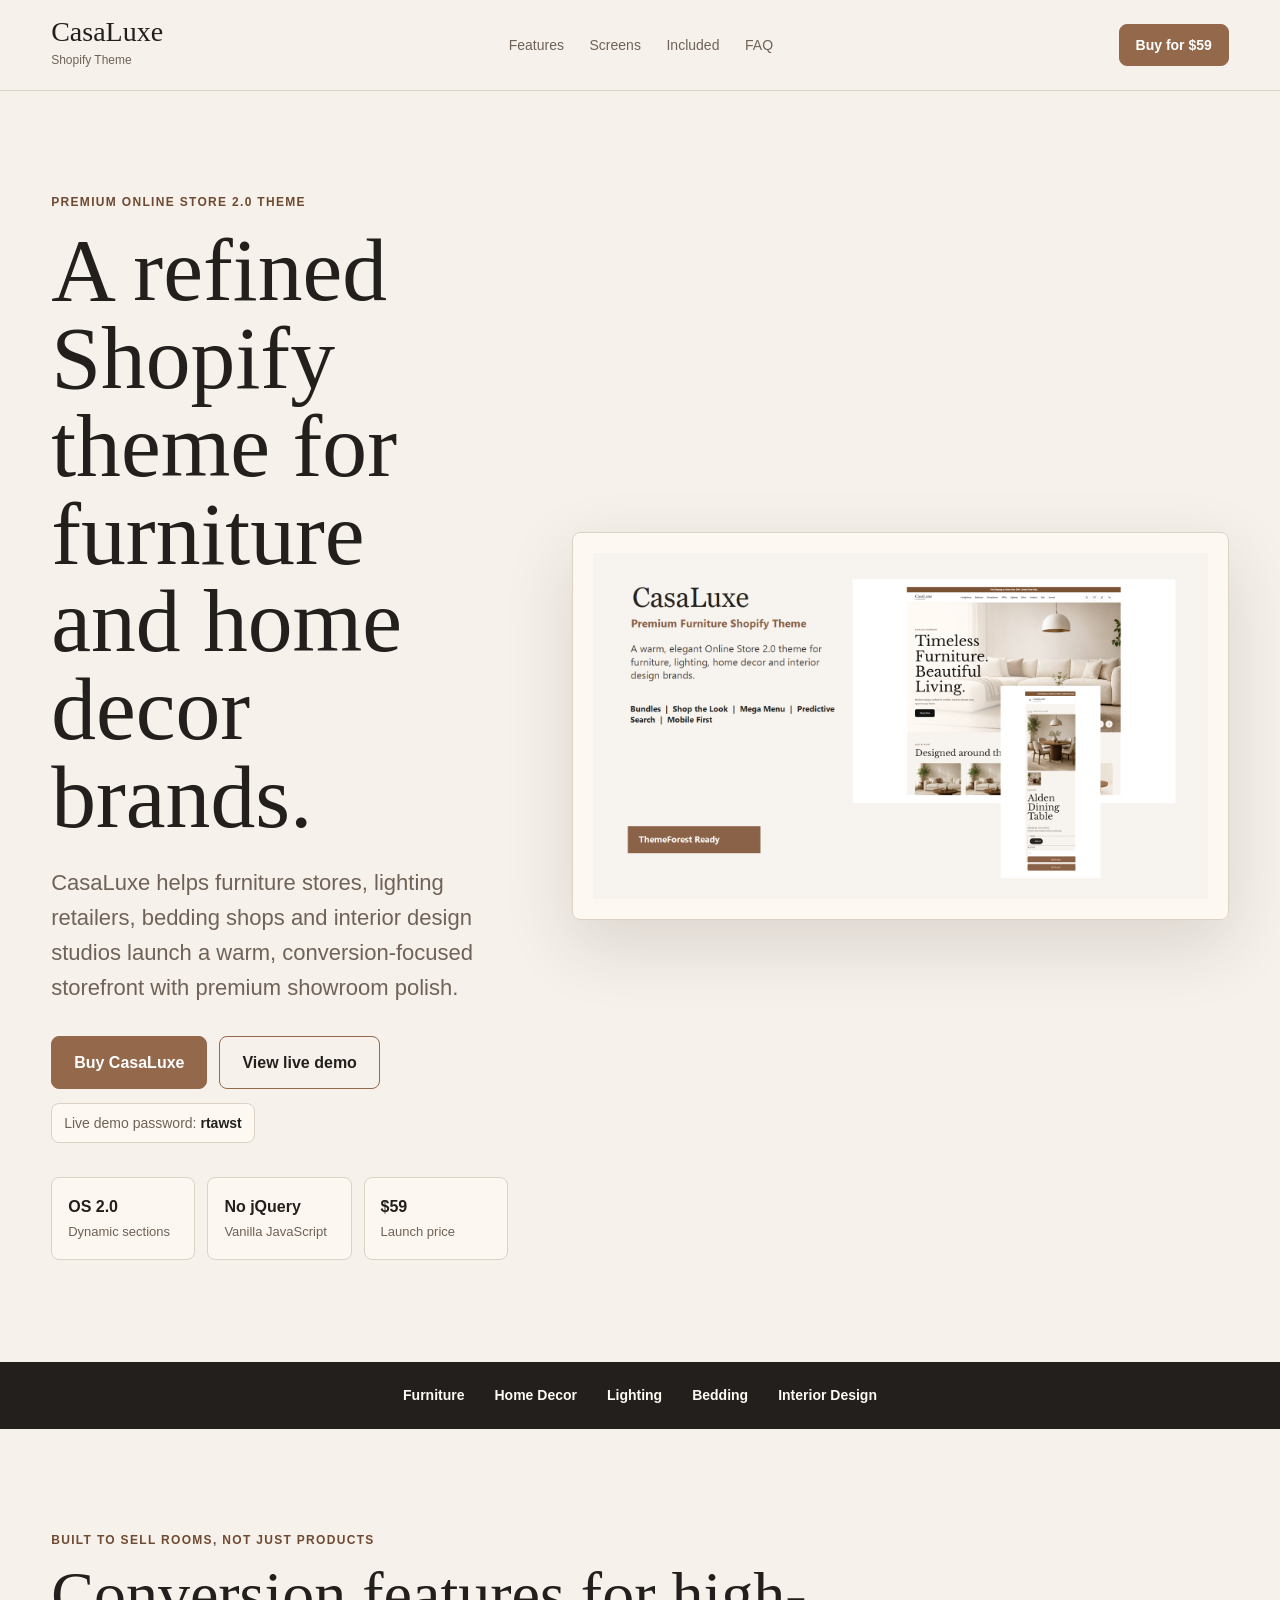
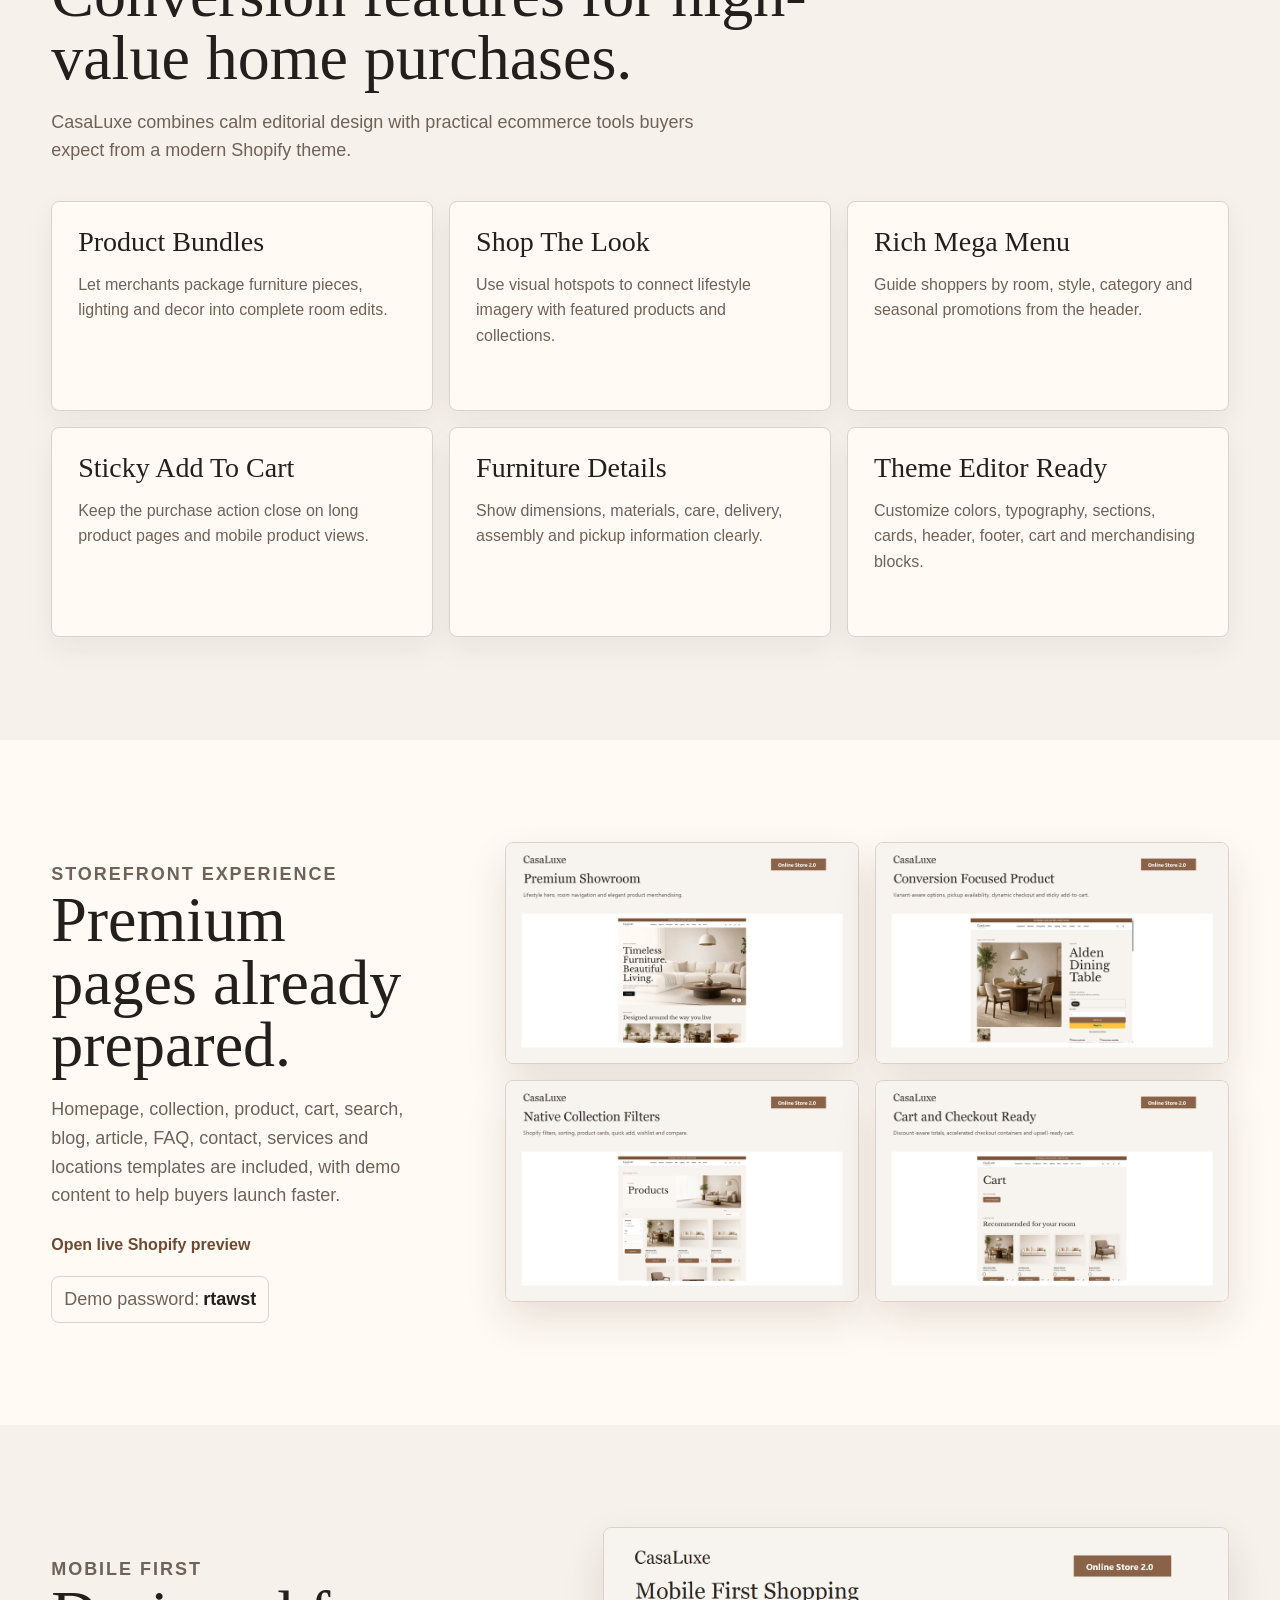
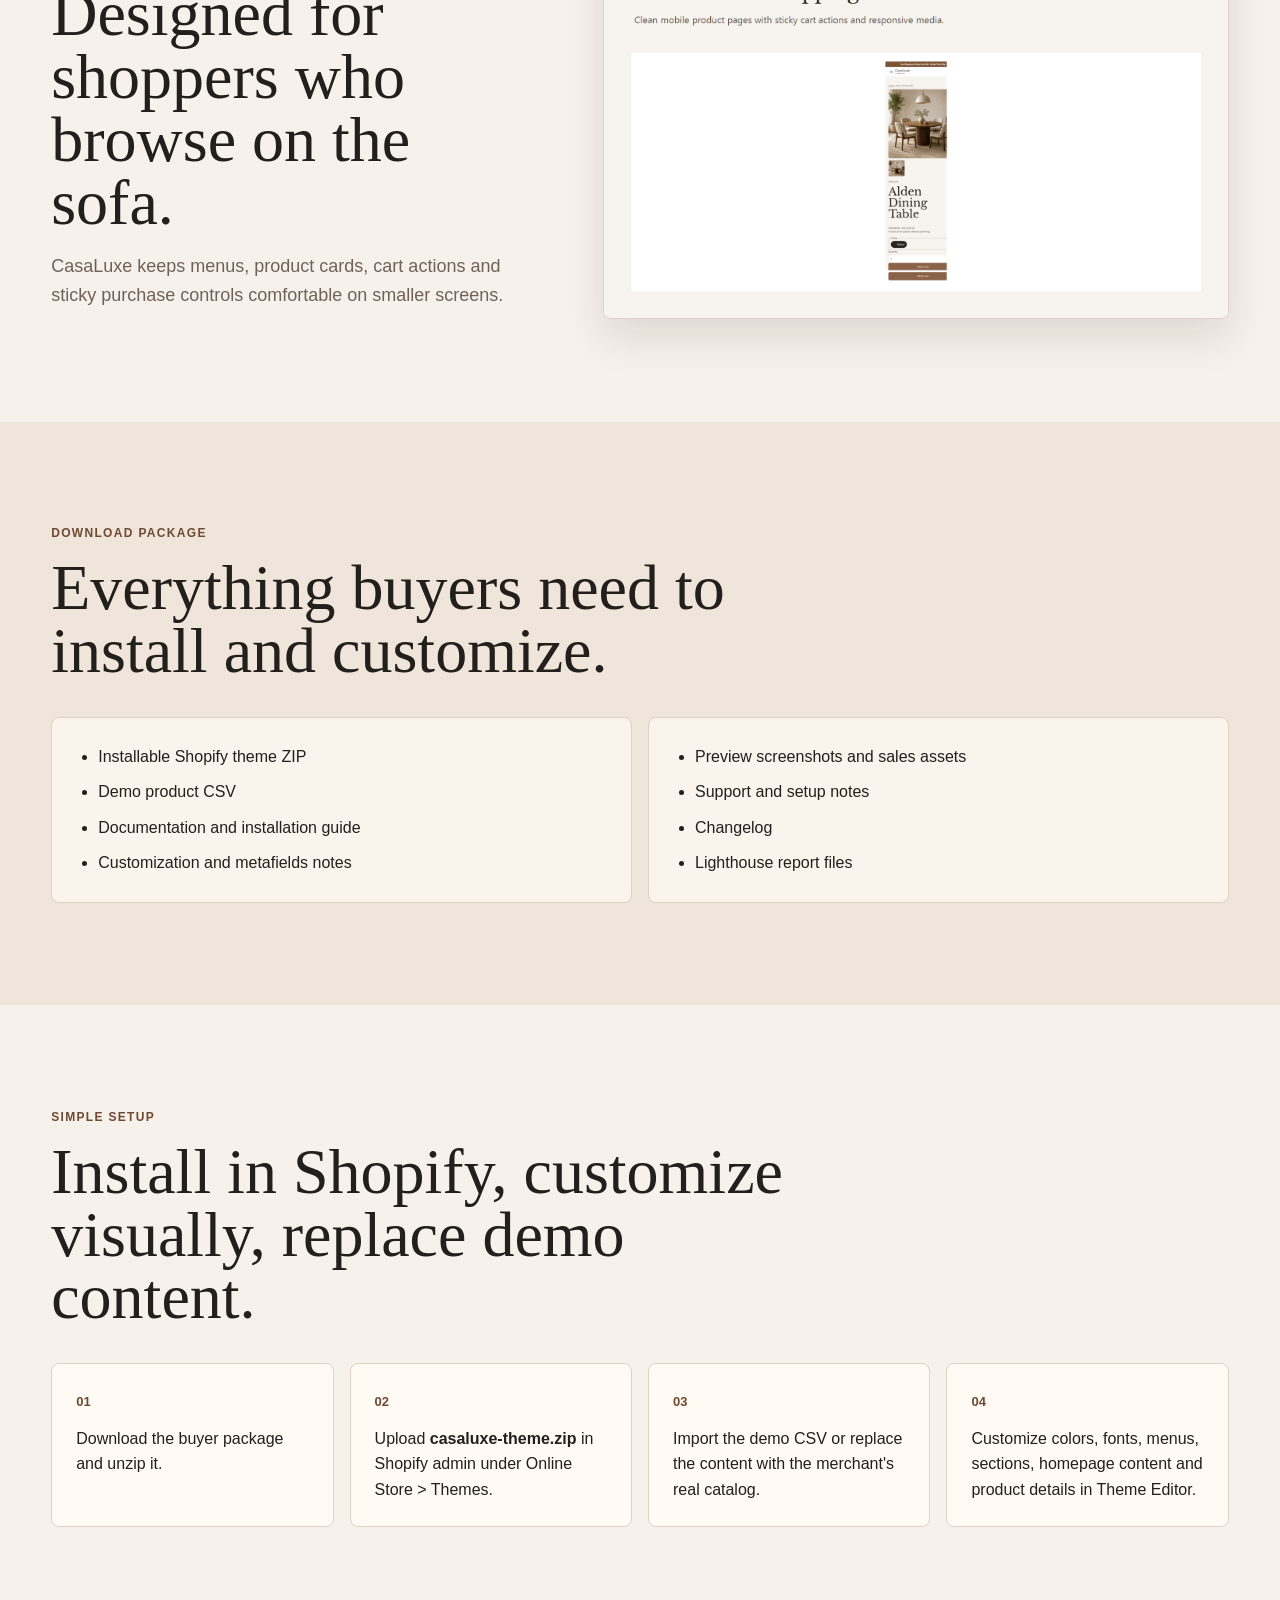
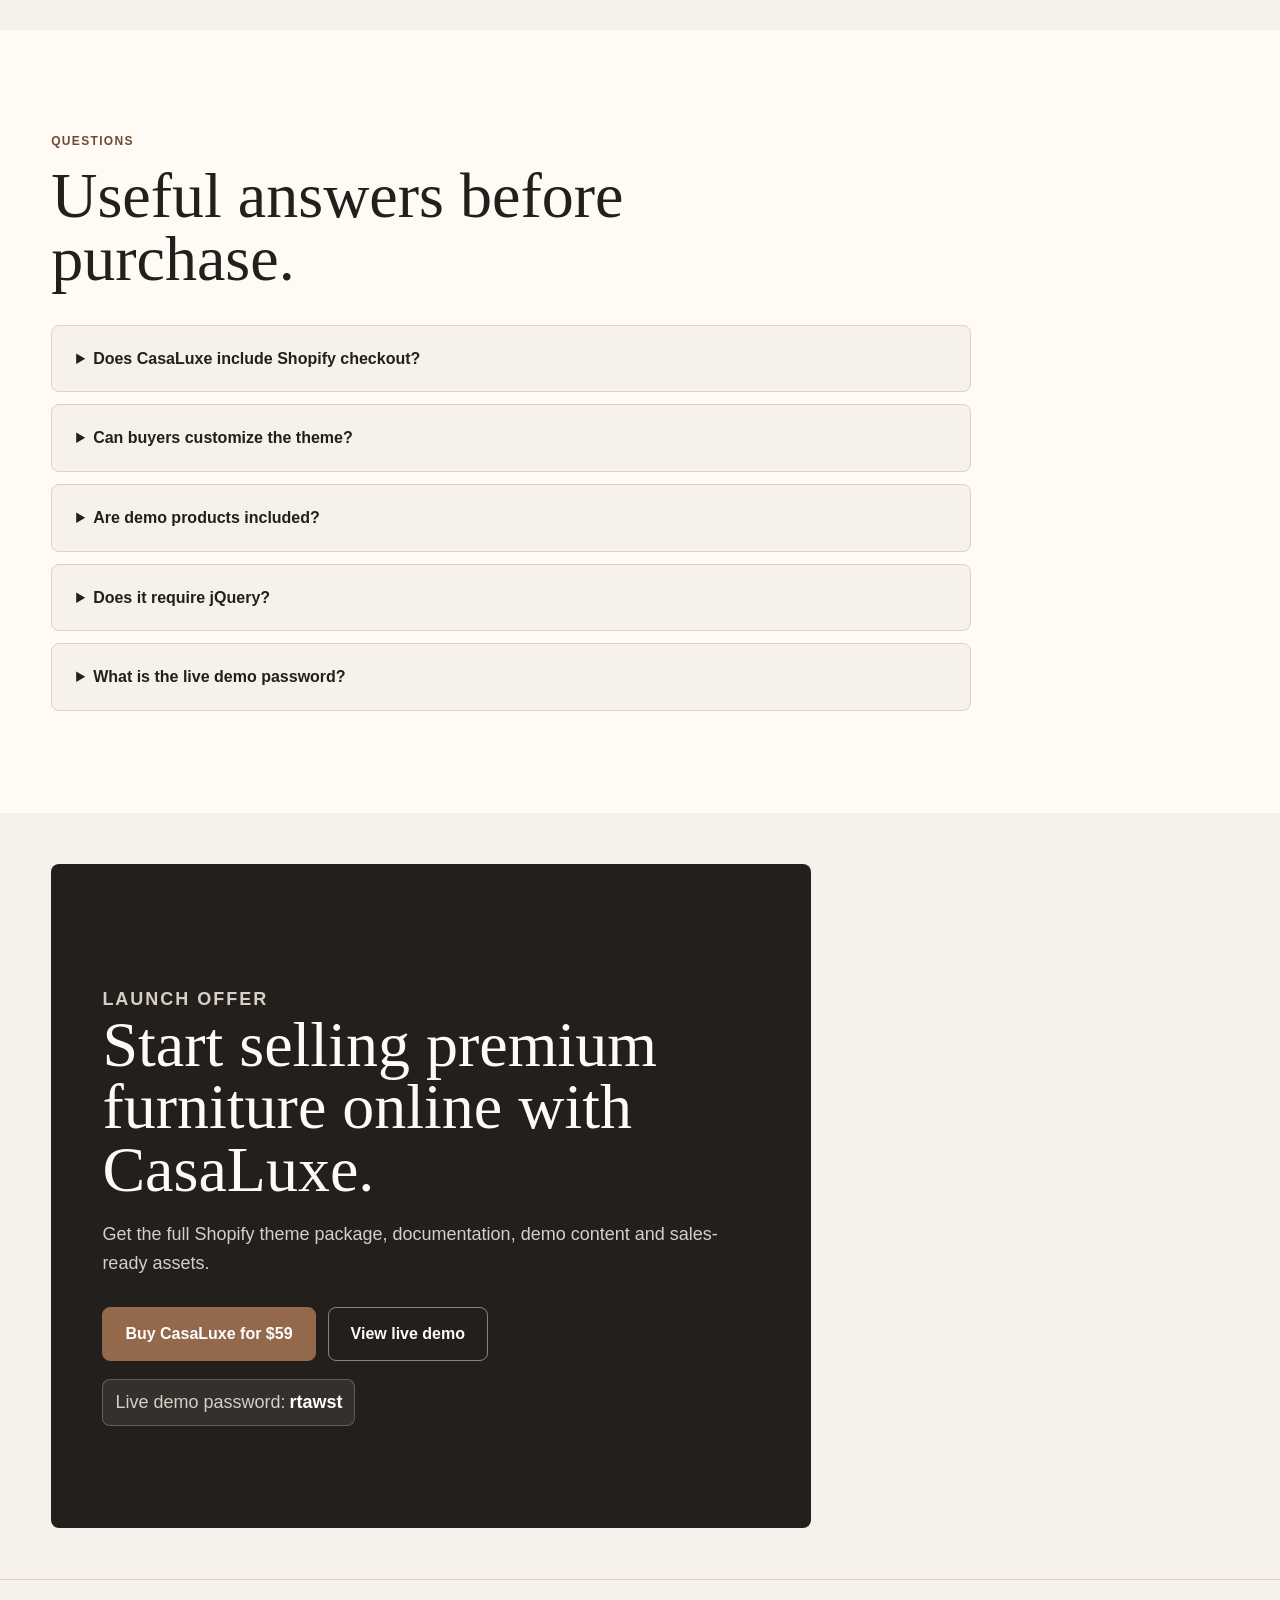
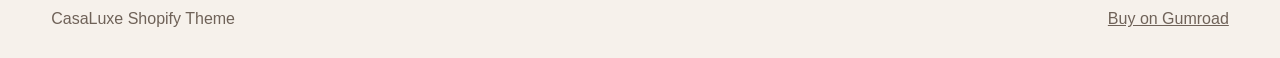
==== index.html @ 8ddfb186 "Initial CasaLuxe landing page" ====
<!doctype html>
<html lang="en">
  <head>
    <meta charset="utf-8">
    <meta name="viewport" content="width=device-width, initial-scale=1">
    <title>CasaLuxe - Premium Furniture Shopify Theme</title>
    <meta name="description" content="CasaLuxe is a premium Shopify Online Store 2.0 theme for furniture, home decor, lighting, bedding and interior design stores.">
    <link rel="stylesheet" href="styles.css">
  </head>
  <body>
    <header class="site-header">
      <a class="brand" href="#top" aria-label="CasaLuxe landing page">
        <span>CasaLuxe</span>
        <small>Shopify Theme</small>
      </a>
      <nav class="site-nav" aria-label="Primary">
        <a href="#features">Features</a>
        <a href="#screens">Screens</a>
        <a href="#included">Included</a>
        <a href="#faq">FAQ</a>
      </nav>
      <a class="button button--small" href="https://kgaotlhael.gumroad.com/l/mnblsn">Buy for $59</a>
    </header>

    <main id="top">
      <section class="hero">
        <div class="hero__content">
          <p class="eyebrow">Premium Online Store 2.0 theme</p>
          <h1>A refined Shopify theme for furniture and home decor brands.</h1>
          <p class="lead">
            CasaLuxe helps furniture stores, lighting retailers, bedding shops and interior design studios launch a warm, conversion-focused storefront with premium showroom polish.
          </p>
          <div class="hero__actions" aria-label="Primary calls to action">
            <a class="button" href="https://kgaotlhael.gumroad.com/l/mnblsn">Buy CasaLuxe</a>
            <a class="button button--secondary" href="https://gr0vm2-04.myshopify.com?preview_theme_id=149714862166">View live demo</a>
          </div>
          <p class="demo-note">Live demo password: <strong>rtawst</strong></p>
          <dl class="stats" aria-label="Theme highlights">
            <div>
              <dt>OS 2.0</dt>
              <dd>Dynamic sections</dd>
            </div>
            <div>
              <dt>No jQuery</dt>
              <dd>Vanilla JavaScript</dd>
            </div>
            <div>
              <dt>$59</dt>
              <dd>Launch price</dd>
            </div>
          </dl>
        </div>
        <figure class="hero__media">
          <img src="assets/main-preview.png" alt="CasaLuxe Shopify theme preview showing desktop and mobile storefront screens" width="1600" height="900">
        </figure>
      </section>

      <section class="logo-strip" aria-label="Best suited for">
        <span>Furniture</span>
        <span>Home Decor</span>
        <span>Lighting</span>
        <span>Bedding</span>
        <span>Interior Design</span>
      </section>

      <section class="section" id="features">
        <div class="section__intro">
          <p class="eyebrow">Built to sell rooms, not just products</p>
          <h2>Conversion features for high-value home purchases.</h2>
          <p>
            CasaLuxe combines calm editorial design with practical ecommerce tools buyers expect from a modern Shopify theme.
          </p>
        </div>
        <div class="feature-grid">
          <article>
            <h3>Product Bundles</h3>
            <p>Let merchants package furniture pieces, lighting and decor into complete room edits.</p>
          </article>
          <article>
            <h3>Shop The Look</h3>
            <p>Use visual hotspots to connect lifestyle imagery with featured products and collections.</p>
          </article>
          <article>
            <h3>Rich Mega Menu</h3>
            <p>Guide shoppers by room, style, category and seasonal promotions from the header.</p>
          </article>
          <article>
            <h3>Sticky Add To Cart</h3>
            <p>Keep the purchase action close on long product pages and mobile product views.</p>
          </article>
          <article>
            <h3>Furniture Details</h3>
            <p>Show dimensions, materials, care, delivery, assembly and pickup information clearly.</p>
          </article>
          <article>
            <h3>Theme Editor Ready</h3>
            <p>Customize colors, typography, sections, cards, header, footer, cart and merchandising blocks.</p>
          </article>
        </div>
      </section>

      <section class="showcase" id="screens">
        <div class="showcase__text">
          <p class="eyebrow">Storefront experience</p>
          <h2>Premium pages already prepared.</h2>
          <p>
            Homepage, collection, product, cart, search, blog, article, FAQ, contact, services and locations templates are included, with demo content to help buyers launch faster.
          </p>
          <a class="text-link" href="https://gr0vm2-04.myshopify.com?preview_theme_id=149714862166">Open live Shopify preview</a>
          <p class="demo-note demo-note--inline">Demo password: <strong>rtawst</strong></p>
        </div>
        <div class="screenshot-grid">
          <img src="assets/feature-01-homepage-showroom.png" alt="CasaLuxe homepage showroom design" width="1600" height="1000" loading="lazy">
          <img src="assets/feature-02-product-conversion.png" alt="CasaLuxe product page with conversion features" width="1600" height="1000" loading="lazy">
          <img src="assets/feature-03-collection-filters.png" alt="CasaLuxe collection page with filters" width="1600" height="1000" loading="lazy">
          <img src="assets/feature-05-cart-checkout.png" alt="CasaLuxe cart and checkout features" width="1600" height="1000" loading="lazy">
        </div>
      </section>

      <section class="split">
        <div>
          <p class="eyebrow">Mobile first</p>
          <h2>Designed for shoppers who browse on the sofa.</h2>
          <p>
            CasaLuxe keeps menus, product cards, cart actions and sticky purchase controls comfortable on smaller screens.
          </p>
        </div>
        <figure>
          <img src="assets/feature-04-mobile-product.png" alt="CasaLuxe mobile product page" width="1600" height="1000" loading="lazy">
        </figure>
      </section>

      <section class="section section--warm" id="included">
        <div class="section__intro">
          <p class="eyebrow">Download package</p>
          <h2>Everything buyers need to install and customize.</h2>
        </div>
        <div class="included-grid">
          <ul>
            <li>Installable Shopify theme ZIP</li>
            <li>Demo product CSV</li>
            <li>Documentation and installation guide</li>
            <li>Customization and metafields notes</li>
          </ul>
          <ul>
            <li>Preview screenshots and sales assets</li>
            <li>Support and setup notes</li>
            <li>Changelog</li>
            <li>Lighthouse report files</li>
          </ul>
        </div>
      </section>

      <section class="section">
        <div class="section__intro">
          <p class="eyebrow">Simple setup</p>
          <h2>Install in Shopify, customize visually, replace demo content.</h2>
        </div>
        <ol class="steps">
          <li>
            <span>01</span>
            <p>Download the buyer package and unzip it.</p>
          </li>
          <li>
            <span>02</span>
            <p>Upload <strong>casaluxe-theme.zip</strong> in Shopify admin under Online Store &gt; Themes.</p>
          </li>
          <li>
            <span>03</span>
            <p>Import the demo CSV or replace the content with the merchant's real catalog.</p>
          </li>
          <li>
            <span>04</span>
            <p>Customize colors, fonts, menus, sections, homepage content and product details in Theme Editor.</p>
          </li>
        </ol>
      </section>

      <section class="section section--faq" id="faq">
        <div class="section__intro">
          <p class="eyebrow">Questions</p>
          <h2>Useful answers before purchase.</h2>
        </div>
        <div class="faq-list">
          <details>
            <summary>Does CasaLuxe include Shopify checkout?</summary>
            <p>CasaLuxe supports Shopify's native checkout, dynamic checkout buttons and accelerated checkout containers. Payment providers are configured in Shopify admin.</p>
          </details>
          <details>
            <summary>Can buyers customize the theme?</summary>
            <p>Yes. CasaLuxe uses Online Store 2.0 sections, theme blocks and global settings for colors, typography, buttons, cards, spacing, header, footer and cart options.</p>
          </details>
          <details>
            <summary>Are demo products included?</summary>
            <p>Yes. The package includes a demo product CSV and documentation. Buyers should replace demo content with their own products and licensed imagery before launching.</p>
          </details>
          <details>
            <summary>Does it require jQuery?</summary>
            <p>No. CasaLuxe uses vanilla JavaScript and avoids heavy frontend dependencies.</p>
          </details>
          <details>
            <summary>What is the live demo password?</summary>
            <p>Use <strong>rtawst</strong> if Shopify asks for the storefront password when opening the live demo.</p>
          </details>
        </div>
      </section>

      <section class="cta">
        <p class="eyebrow">Launch offer</p>
        <h2>Start selling premium furniture online with CasaLuxe.</h2>
        <p>Get the full Shopify theme package, documentation, demo content and sales-ready assets.</p>
        <div class="hero__actions">
          <a class="button" href="https://kgaotlhael.gumroad.com/l/mnblsn">Buy CasaLuxe for $59</a>
          <a class="button button--secondary" href="https://gr0vm2-04.myshopify.com?preview_theme_id=149714862166">View live demo</a>
        </div>
        <p class="demo-note demo-note--dark">Live demo password: <strong>rtawst</strong></p>
      </section>
    </main>

    <footer class="site-footer">
      <p>CasaLuxe Shopify Theme</p>
      <a href="https://kgaotlhael.gumroad.com/l/mnblsn">Buy on Gumroad</a>
    </footer>
  </body>
</html>
---- styles.css ----
:root {
  --bg: #f6f1eb;
  --surface: #fffaf4;
  --surface-strong: #efe5da;
  --ink: #221f1c;
  --muted: #6f6258;
  --line: #ddd2c6;
  --accent: #93684b;
  --accent-dark: #6f4a32;
  --white: #ffffff;
  --shadow: 0 24px 70px rgba(54, 38, 27, 0.14);
  --radius: 8px;
}

* {
  box-sizing: border-box;
}

html {
  scroll-behavior: smooth;
}

body {
  margin: 0;
  background: var(--bg);
  color: var(--ink);
  font-family: Arial, Helvetica, sans-serif;
  line-height: 1.6;
  overflow-x: hidden;
}

img {
  display: block;
  max-width: 100%;
  height: auto;
}

a {
  color: inherit;
}

.site-header {
  position: sticky;
  top: 0;
  z-index: 10;
  display: grid;
  grid-template-columns: auto 1fr auto;
  gap: 24px;
  align-items: center;
  padding: 18px clamp(18px, 4vw, 56px);
  background: rgba(246, 241, 235, 0.92);
  border-bottom: 1px solid var(--line);
  backdrop-filter: blur(14px);
}

.brand {
  text-decoration: none;
}

.brand span {
  display: block;
  font-family: Georgia, "Times New Roman", serif;
  font-size: 28px;
  line-height: 1;
}

.brand small {
  color: var(--muted);
  font-size: 12px;
}

.site-nav {
  display: flex;
  justify-content: center;
  gap: clamp(14px, 2vw, 28px);
  color: var(--muted);
  font-size: 14px;
}

.site-nav a,
.text-link {
  text-decoration: none;
}

.site-nav a:hover,
.text-link:hover {
  color: var(--accent-dark);
}

.button {
  display: inline-flex;
  min-height: 48px;
  align-items: center;
  justify-content: center;
  border: 1px solid var(--accent);
  border-radius: var(--radius);
  padding: 13px 22px;
  background: var(--accent);
  color: var(--white);
  font-weight: 700;
  text-decoration: none;
  transition: transform 160ms ease, background 160ms ease, border-color 160ms ease;
}

.button:hover {
  background: var(--accent-dark);
  border-color: var(--accent-dark);
  transform: translateY(-1px);
}

.button:focus-visible,
a:focus-visible,
summary:focus-visible {
  outline: 3px solid rgba(147, 104, 75, 0.35);
  outline-offset: 3px;
}

.button--secondary {
  background: transparent;
  color: var(--ink);
}

.button--small {
  min-height: 40px;
  padding: 9px 16px;
  font-size: 14px;
}

.hero {
  display: grid;
  grid-template-columns: minmax(0, 0.82fr) minmax(0, 1.18fr);
  gap: clamp(28px, 5vw, 72px);
  align-items: center;
  padding: clamp(56px, 8vw, 112px) clamp(18px, 4vw, 56px);
}

.hero__content,
.section__intro,
.showcase__text,
.split > div,
.cta {
  max-width: 760px;
  min-width: 0;
}

.eyebrow {
  margin: 0 0 14px;
  color: var(--accent-dark);
  font-size: 12px;
  font-weight: 800;
  letter-spacing: 0.11em;
  text-transform: uppercase;
}

h1,
h2,
h3 {
  margin: 0;
  font-family: Georgia, "Times New Roman", serif;
  font-weight: 500;
  line-height: 0.98;
  overflow-wrap: break-word;
}

h1 {
  max-width: 720px;
  font-size: clamp(48px, 7vw, 96px);
}

h2 {
  font-size: clamp(38px, 5vw, 72px);
}

h3 {
  font-size: 28px;
}

.lead {
  max-width: 620px;
  margin: 24px 0 0;
  color: var(--muted);
  font-size: clamp(18px, 2vw, 22px);
}

.hero__actions {
  display: flex;
  flex-wrap: wrap;
  gap: 12px;
  margin-top: 30px;
}

.demo-note {
  display: inline-flex;
  align-items: center;
  min-height: 36px;
  margin: 14px 0 0;
  padding: 8px 12px;
  background: rgba(255, 250, 244, 0.78);
  border: 1px solid var(--line);
  border-radius: var(--radius);
  color: var(--muted);
  font-size: 14px;
}

.demo-note strong {
  color: var(--ink);
  margin-left: 4px;
}

.demo-note--inline {
  display: flex;
  width: fit-content;
}

.demo-note--dark {
  background: rgba(255, 255, 255, 0.08);
  border-color: rgba(255, 255, 255, 0.22);
  color: #d8cec4;
}

.demo-note--dark strong {
  color: var(--white);
}

.hero__media {
  margin: 0;
  padding: clamp(10px, 2vw, 20px);
  background: rgba(255, 250, 244, 0.78);
  border: 1px solid var(--line);
  border-radius: var(--radius);
  box-shadow: var(--shadow);
}

.stats {
  display: grid;
  grid-template-columns: repeat(3, 1fr);
  gap: 12px;
  max-width: 620px;
  margin: 34px 0 0;
}

.stats div {
  padding: 16px;
  background: rgba(255, 250, 244, 0.7);
  border: 1px solid var(--line);
  border-radius: var(--radius);
}

.stats dt {
  font-weight: 800;
}

.stats dd {
  margin: 2px 0 0;
  color: var(--muted);
  font-size: 13px;
}

.logo-strip {
  display: flex;
  flex-wrap: wrap;
  justify-content: center;
  gap: 12px 30px;
  padding: 22px clamp(18px, 4vw, 56px);
  background: var(--ink);
  color: var(--surface);
  font-size: 14px;
  font-weight: 700;
}

.section,
.showcase,
.split,
.cta {
  padding: clamp(56px, 8vw, 110px) clamp(18px, 4vw, 56px);
}

.section__intro p:not(.eyebrow),
.showcase__text p,
.split p,
.cta p {
  max-width: 660px;
  margin: 18px 0 0;
  color: var(--muted);
  font-size: 18px;
}

.feature-grid {
  display: grid;
  grid-template-columns: repeat(3, minmax(0, 1fr));
  gap: 16px;
  margin-top: 36px;
}

.feature-grid article {
  min-height: 210px;
  padding: 26px;
  background: var(--surface);
  border: 1px solid var(--line);
  border-radius: var(--radius);
  box-shadow: 0 12px 30px rgba(54, 38, 27, 0.06);
}

.feature-grid p {
  margin: 16px 0 0;
  color: var(--muted);
}

.showcase {
  display: grid;
  grid-template-columns: minmax(0, 0.7fr) minmax(0, 1.3fr);
  gap: clamp(28px, 5vw, 64px);
  align-items: start;
  background: var(--surface);
}

.text-link {
  display: inline-flex;
  margin-top: 22px;
  color: var(--accent-dark);
  font-weight: 800;
}

.screenshot-grid {
  display: grid;
  grid-template-columns: repeat(2, minmax(0, 1fr));
  gap: 16px;
}

.screenshot-grid img,
.split figure img {
  border: 1px solid var(--line);
  border-radius: var(--radius);
  box-shadow: 0 18px 40px rgba(54, 38, 27, 0.12);
}

.split {
  display: grid;
  grid-template-columns: minmax(0, 0.78fr) minmax(0, 1fr);
  gap: clamp(28px, 5vw, 64px);
  align-items: center;
}

.split figure {
  margin: 0;
}

.section--warm {
  background: var(--surface-strong);
}

.included-grid {
  display: grid;
  grid-template-columns: repeat(2, minmax(0, 1fr));
  gap: 16px;
  margin-top: 34px;
}

.included-grid ul {
  margin: 0;
  padding: 26px 26px 26px 46px;
  background: rgba(255, 250, 244, 0.72);
  border: 1px solid var(--line);
  border-radius: var(--radius);
}

.included-grid li + li {
  margin-top: 10px;
}

.steps {
  display: grid;
  grid-template-columns: repeat(4, minmax(0, 1fr));
  gap: 16px;
  margin: 34px 0 0;
  padding: 0;
  list-style: none;
}

.steps li {
  padding: 24px;
  background: var(--surface);
  border: 1px solid var(--line);
  border-radius: var(--radius);
}

.steps span {
  color: var(--accent-dark);
  font-size: 13px;
  font-weight: 900;
}

.steps p {
  margin: 12px 0 0;
}

.section--faq {
  background: var(--surface);
}

.faq-list {
  display: grid;
  gap: 12px;
  max-width: 920px;
  margin-top: 34px;
}

details {
  padding: 20px 24px;
  background: var(--bg);
  border: 1px solid var(--line);
  border-radius: var(--radius);
}

summary {
  cursor: pointer;
  font-weight: 800;
}

details p {
  margin: 14px 0 0;
  color: var(--muted);
}

.cta {
  margin: clamp(28px, 4vw, 56px);
  background: var(--ink);
  border-radius: var(--radius);
  color: var(--surface);
}

.cta p {
  color: #d8cec4;
}

.cta .button--secondary {
  border-color: rgba(255, 255, 255, 0.45);
  color: var(--surface);
}

.site-footer {
  display: flex;
  flex-wrap: wrap;
  justify-content: space-between;
  gap: 16px;
  padding: 26px clamp(18px, 4vw, 56px);
  border-top: 1px solid var(--line);
  color: var(--muted);
}

.site-footer p {
  margin: 0;
}

@media (max-width: 980px) {
  .site-header {
    grid-template-columns: 1fr auto;
  }

  .site-nav {
    display: none;
  }

  .hero,
  .showcase,
  .split {
    grid-template-columns: 1fr;
  }

  .feature-grid,
  .steps {
    grid-template-columns: repeat(2, minmax(0, 1fr));
  }
}

@media (max-width: 640px) {
  .site-header {
    grid-template-columns: minmax(0, 1fr) auto;
    padding: 14px 16px;
  }

  .brand span {
    font-size: 24px;
  }

  h1 {
    font-size: 38px;
  }

  .lead {
    font-size: 17px;
  }

  .button--small {
    width: auto;
    min-height: 38px;
    padding-inline: 12px;
  }

  .hero,
  .section,
  .showcase,
  .split,
  .cta {
    padding: 44px 16px;
  }

  .cta {
    margin: 16px;
  }

  .hero__actions,
  .stats,
  .feature-grid,
  .screenshot-grid,
  .included-grid,
  .steps {
    grid-template-columns: 1fr;
  }

  .button {
    width: 100%;
  }

  .demo-note {
    display: flex;
    width: 100%;
    justify-content: center;
  }

  .site-header .button {
    width: auto;
    white-space: nowrap;
  }
}

@media (max-width: 430px) {
  .site-header .button {
    display: none;
  }
}

@media (prefers-reduced-motion: reduce) {
  *,
  *::before,
  *::after {
    scroll-behavior: auto !important;
    transition-duration: 0.01ms !important;
  }
}
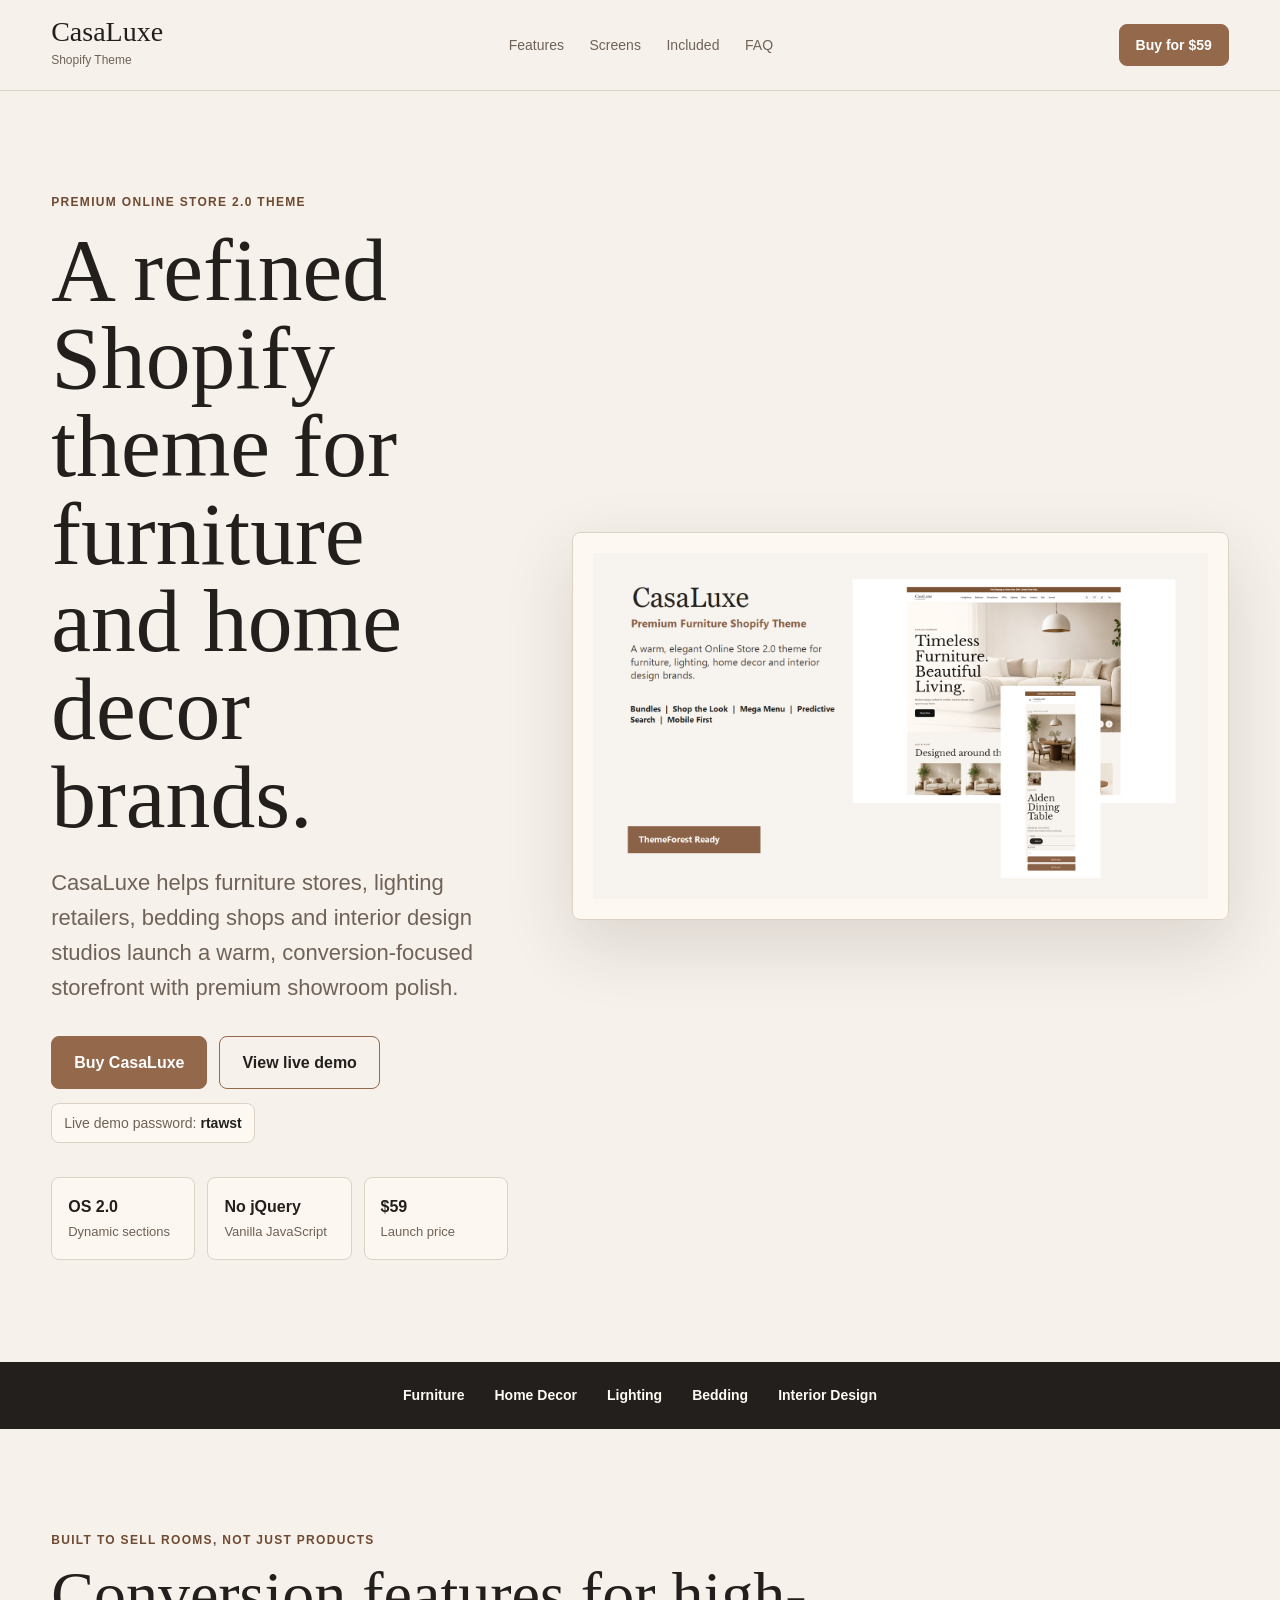
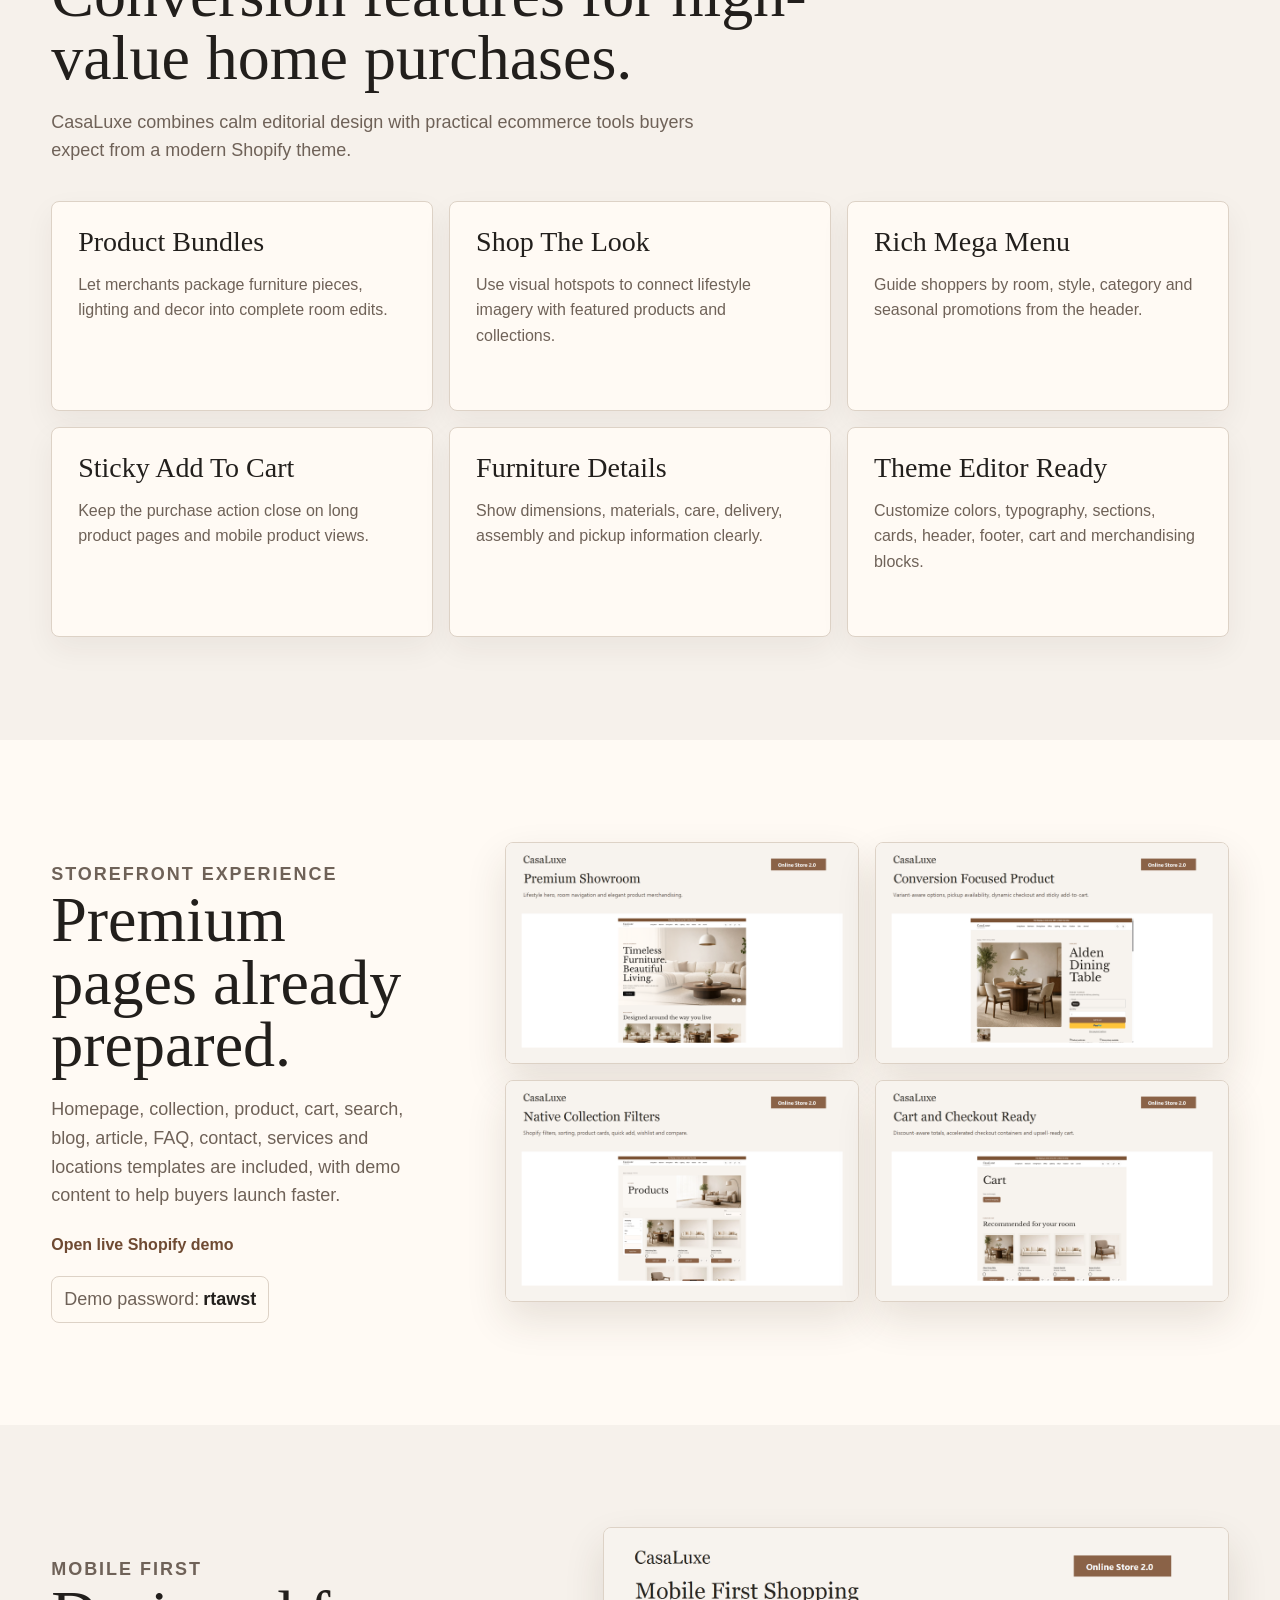
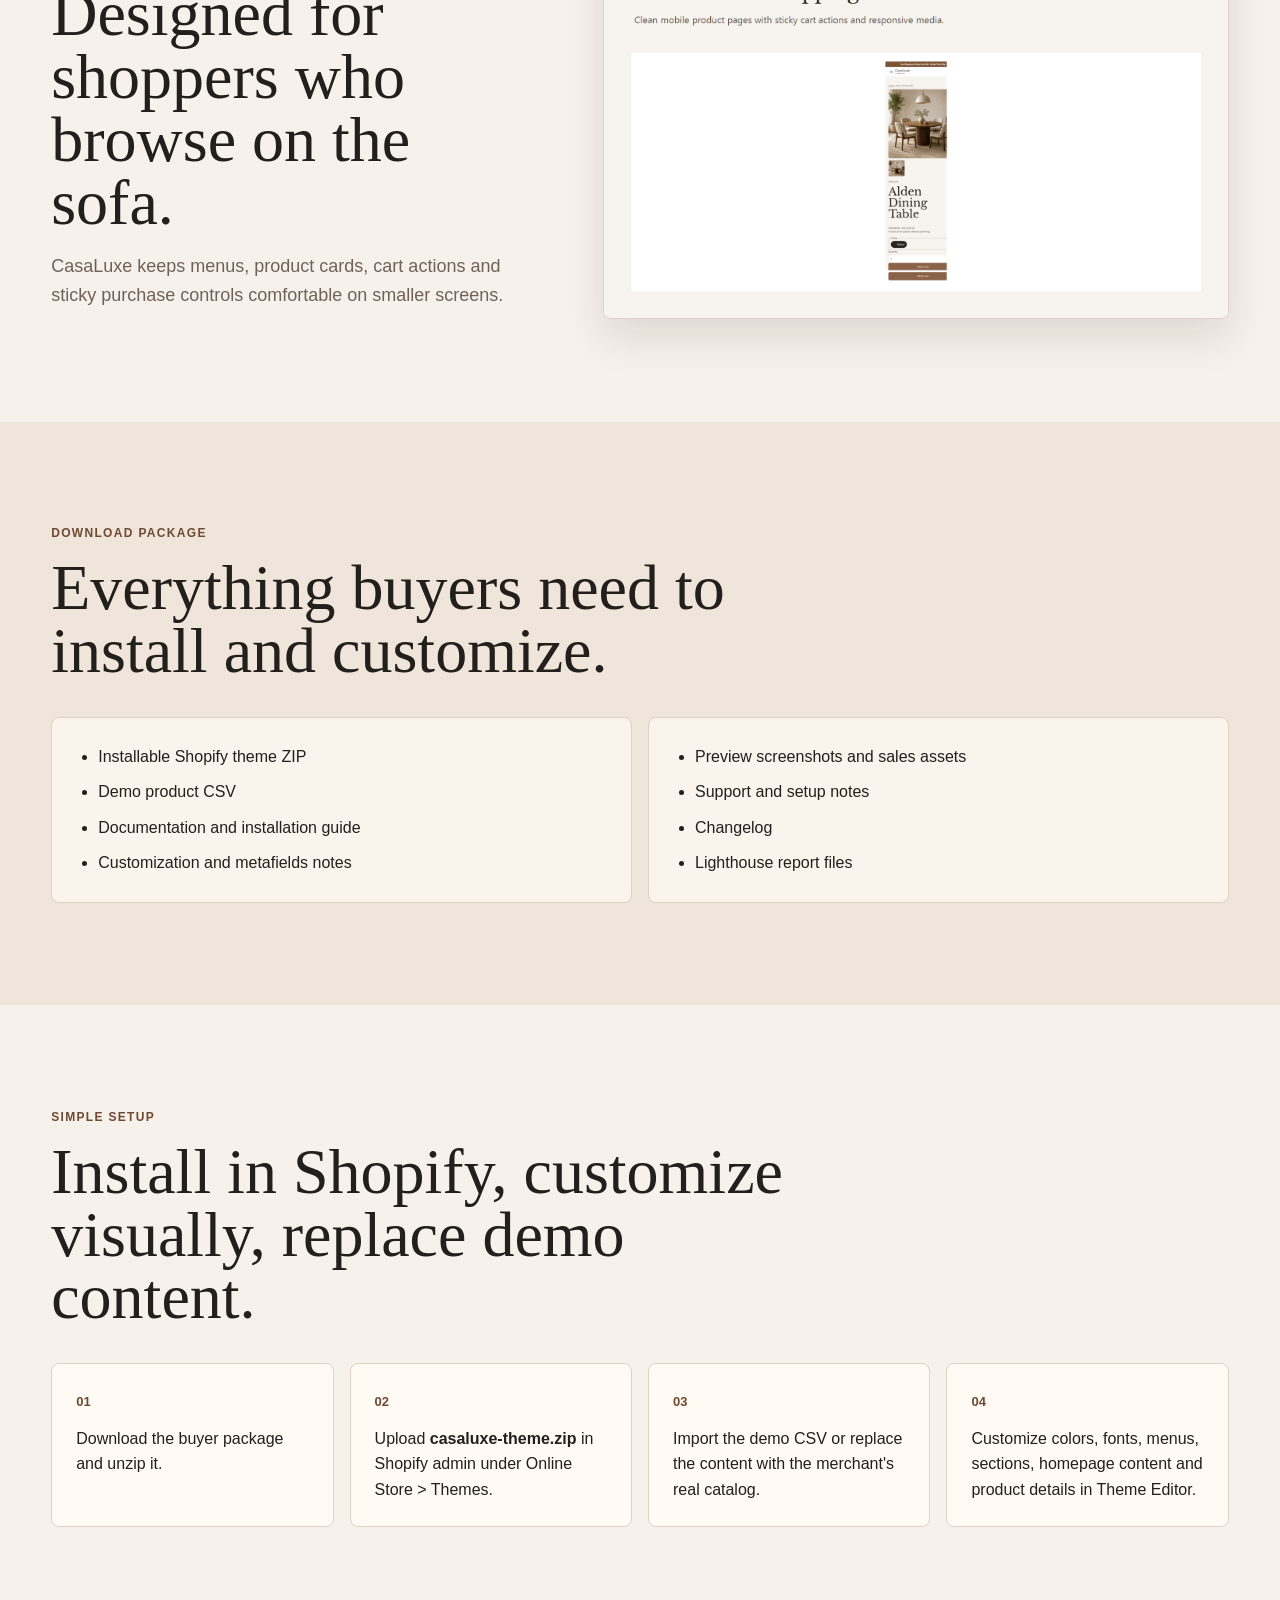
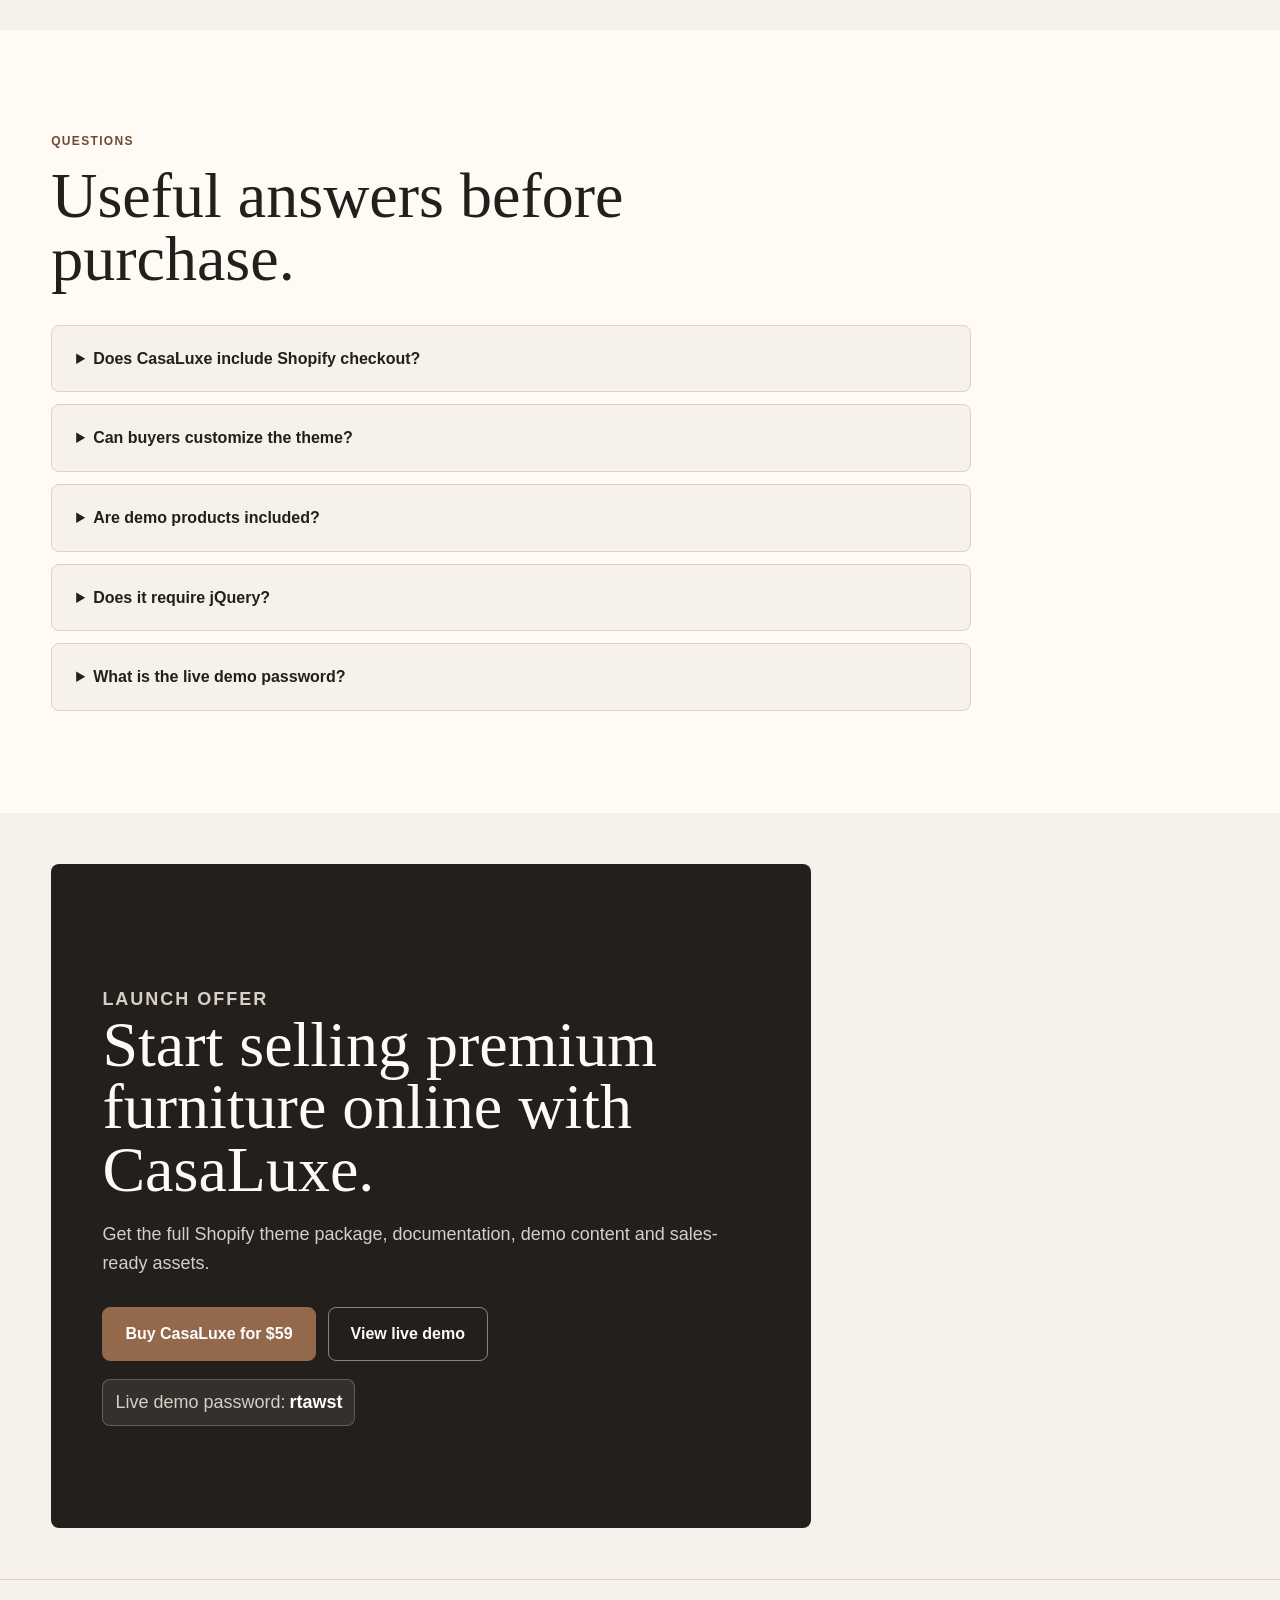
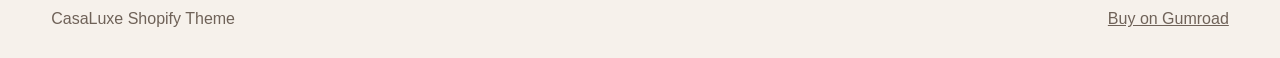
==== commit 43da30c3: "Update CasaLuxe landing SEO and demo links" ====
--- a/index.html
+++ b/index.html
@@ -3,8 +3,18 @@
   <head>
     <meta charset="utf-8">
     <meta name="viewport" content="width=device-width, initial-scale=1">
-    <title>CasaLuxe - Premium Furniture Shopify Theme</title>
-    <meta name="description" content="CasaLuxe is a premium Shopify Online Store 2.0 theme for furniture, home decor, lighting, bedding and interior design stores.">
+    <title>CasaLuxe - Premium Furniture & Home Decor Shopify Theme</title>
+    <meta name="description" content="CasaLuxe is a premium Shopify Online Store 2.0 theme for furniture, home decor, lighting, bedding and interior design stores. Buy the editable Shopify theme on Gumroad.">
+    <link rel="canonical" href="https://casaluxe-landing.vercel.app/">
+    <meta property="og:title" content="CasaLuxe - Premium Furniture & Home Decor Shopify Theme">
+    <meta property="og:description" content="A warm, conversion-focused Shopify theme for furniture, home decor, lighting, bedding and interior design stores.">
+    <meta property="og:type" content="website">
+    <meta property="og:url" content="https://casaluxe-landing.vercel.app/">
+    <meta property="og:image" content="https://casaluxe-landing.vercel.app/assets/main-preview.png">
+    <meta name="twitter:card" content="summary_large_image">
+    <meta name="twitter:title" content="CasaLuxe - Premium Furniture & Home Decor Shopify Theme">
+    <meta name="twitter:description" content="Buy CasaLuxe on Gumroad and launch a premium furniture Shopify storefront.">
+    <meta name="twitter:image" content="https://casaluxe-landing.vercel.app/assets/main-preview.png">
     <link rel="stylesheet" href="styles.css">
   </head>
   <body>
@@ -32,7 +42,7 @@
           </p>
           <div class="hero__actions" aria-label="Primary calls to action">
             <a class="button" href="https://kgaotlhael.gumroad.com/l/mnblsn">Buy CasaLuxe</a>
-            <a class="button button--secondary" href="https://gr0vm2-04.myshopify.com?preview_theme_id=149714862166">View live demo</a>
+            <a class="button button--secondary" href="https://gr0vm2-04.myshopify.com/">View live demo</a>
           </div>
           <p class="demo-note">Live demo password: <strong>rtawst</strong></p>
           <dl class="stats" aria-label="Theme highlights">
@@ -106,7 +116,7 @@
           <p>
             Homepage, collection, product, cart, search, blog, article, FAQ, contact, services and locations templates are included, with demo content to help buyers launch faster.
           </p>
-          <a class="text-link" href="https://gr0vm2-04.myshopify.com?preview_theme_id=149714862166">Open live Shopify preview</a>
+          <a class="text-link" href="https://gr0vm2-04.myshopify.com/">Open live Shopify demo</a>
           <p class="demo-note demo-note--inline">Demo password: <strong>rtawst</strong></p>
         </div>
         <div class="screenshot-grid">
@@ -211,7 +221,7 @@
         <p>Get the full Shopify theme package, documentation, demo content and sales-ready assets.</p>
         <div class="hero__actions">
           <a class="button" href="https://kgaotlhael.gumroad.com/l/mnblsn">Buy CasaLuxe for $59</a>
-          <a class="button button--secondary" href="https://gr0vm2-04.myshopify.com?preview_theme_id=149714862166">View live demo</a>
+          <a class="button button--secondary" href="https://gr0vm2-04.myshopify.com/">View live demo</a>
         </div>
         <p class="demo-note demo-note--dark">Live demo password: <strong>rtawst</strong></p>
       </section>
--- a/styles.css
+++ b/styles.css
@@ -134,6 +134,13 @@
   padding: clamp(56px, 8vw, 112px) clamp(18px, 4vw, 56px);
 }
 
+.hero--docs {
+  grid-template-columns: 1fr;
+  min-height: 430px;
+  background: var(--surface);
+  border-bottom: 1px solid var(--line);
+}
+
 .hero__content,
 .section__intro,
 .showcase__text,
